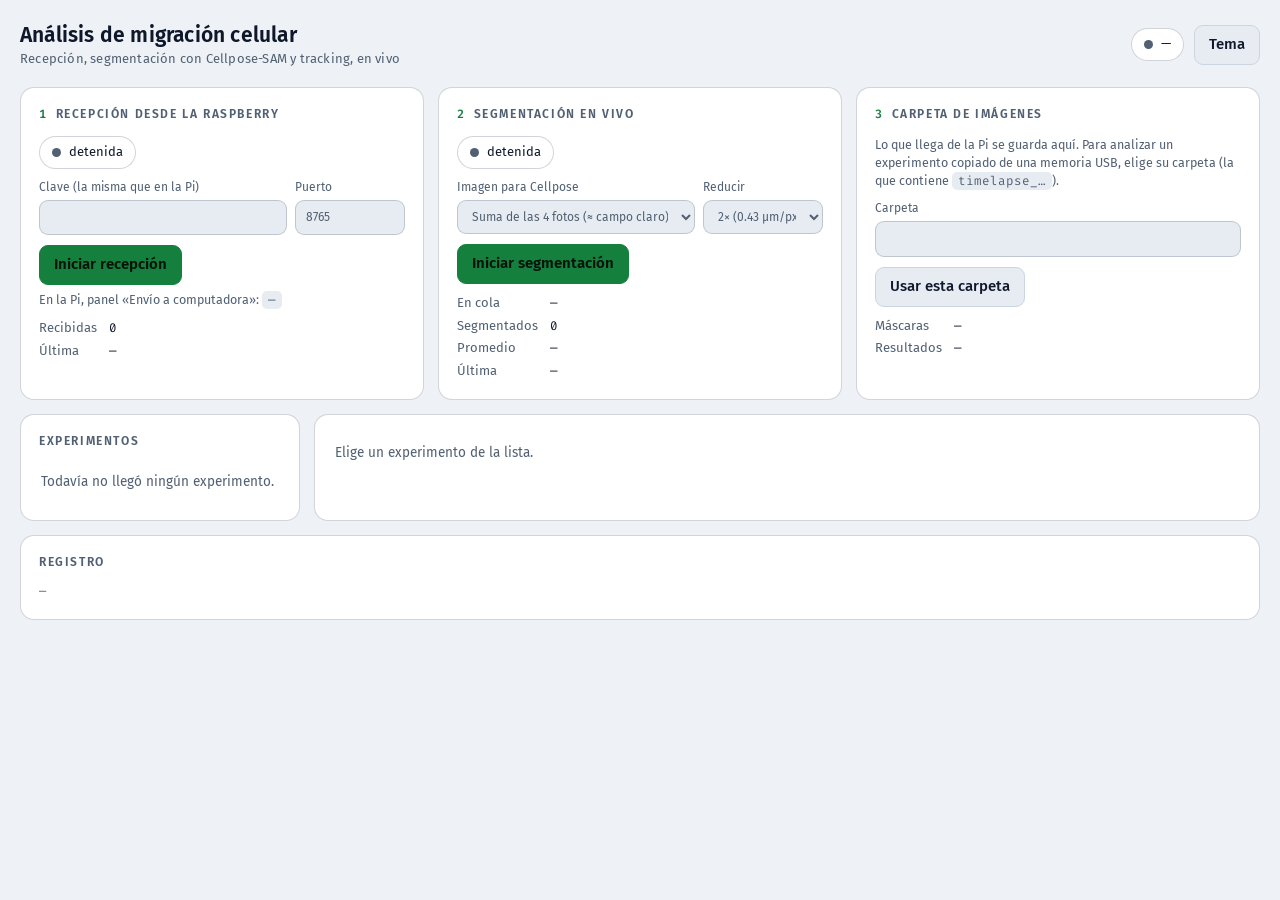
==== scripts/interfaz/index.html @ 461d0fcd "Interfaz gráfica, soporte CUDA e instalador para otras PCs - 33_interfaz.py: página web local con re" ====
<!DOCTYPE html>
<html lang="es">
<head>
<meta charset="utf-8">
<meta name="viewport" content="width=device-width, initial-scale=1">
<title>Análisis de migración celular</title>
<link rel="icon" type="image/svg+xml" href="data:image/svg+xml,%3Csvg xmlns='http://www.w3.org/2000/svg' viewBox='0 0 24 24'%3E%3Crect width='24' height='24' rx='5' fill='%230a0f1c'/%3E%3Cg fill='none' stroke='%2322c55e' stroke-width='1.8' stroke-linecap='round'%3E%3Ccircle cx='8' cy='9' r='3'/%3E%3Ccircle cx='16' cy='15' r='3'/%3E%3Cpath d='M10.5 10.5l3 3'/%3E%3C/g%3E%3C/svg%3E">
<style>
  @import url('https://fonts.googleapis.com/css2?family=Fira+Code:wght@400;500;600&family=Fira+Sans:wght@400;500;600;700&display=swap');
  :root{
    --font-ui:'Fira Sans',system-ui,-apple-system,'Segoe UI',sans-serif;
    --font-mono:'Fira Code',ui-monospace,Consolas,monospace;
    --bg:#0a0f1c; --panel:#141c2e; --panel2:#1b2336; --line:rgba(100,116,139,.35); --line-strong:#334155;
    --text:#f1f5f9; --dim:#a3b3c7; --green:#22c55e; --green-soft:rgba(34,197,94,.16);
    --amber:#f6b352; --amber-soft:rgba(246,179,82,.16); --red:#ef4444; --red-soft:rgba(239,68,68,.14);
    --blue:#4dabf7; --serie:#4dabf7; --ring:rgba(34,197,94,.55);
    --radius:14px; --radius-sm:9px;
  }
  :root[data-theme="light"]{
    --bg:#eef2f6; --panel:#ffffff; --panel2:#e7ecf2; --line:rgba(71,85,105,.25); --line-strong:#cbd5e1;
    --text:#0f172a; --dim:#516072; --green:#15803d; --green-soft:rgba(21,128,61,.12);
    --amber:#b45309; --amber-soft:rgba(180,83,9,.12); --red:#b91c1c; --red-soft:rgba(185,28,28,.1);
    --blue:#1d4ed8; --serie:#1d4ed8; --ring:rgba(21,128,61,.5);
  }
  @media (prefers-color-scheme: light){
    :root:not([data-theme="dark"]){
      --bg:#eef2f6; --panel:#ffffff; --panel2:#e7ecf2; --line:rgba(71,85,105,.25); --line-strong:#cbd5e1;
      --text:#0f172a; --dim:#516072; --green:#15803d; --green-soft:rgba(21,128,61,.12);
      --amber:#b45309; --amber-soft:rgba(180,83,9,.12); --red:#b91c1c; --red-soft:rgba(185,28,28,.1);
      --blue:#1d4ed8; --serie:#1d4ed8; --ring:rgba(21,128,61,.5);
    }
  }
  *{box-sizing:border-box;margin:0;padding:0}
  body{background:var(--bg);color:var(--text);font-family:var(--font-ui);font-size:15px;line-height:1.45;min-height:100vh;padding:20px}
  button,input,select{font:inherit;color:inherit}
  .cab{display:flex;align-items:center;justify-content:space-between;gap:16px;flex-wrap:wrap;margin-bottom:18px}
  .cab h1{font-size:21px;font-weight:600;letter-spacing:.2px}
  .cab h1 small{display:block;font-size:13px;color:var(--dim);font-weight:400}
  .cab .der{display:flex;gap:10px;align-items:center;flex-wrap:wrap}
  .pastilla{display:inline-flex;align-items:center;gap:8px;padding:6px 12px;border:1px solid var(--line);border-radius:999px;background:var(--panel);font-size:13px}
  .punto{width:9px;height:9px;border-radius:50%;background:var(--dim);flex:none}
  .punto.ok{background:var(--green);box-shadow:0 0 8px var(--green)}
  .punto.aviso{background:var(--amber)}
  .punto.mal{background:var(--red)}
  .panel{background:var(--panel);border:1px solid var(--line);border-radius:var(--radius);padding:18px}
  .panel h2{font-size:12px;letter-spacing:1.6px;text-transform:uppercase;color:var(--dim);font-weight:600;margin-bottom:12px;display:flex;align-items:center;gap:8px}
  .flujo{display:grid;grid-template-columns:repeat(3,minmax(0,1fr));gap:14px;margin-bottom:14px}
  .paso .num{font-family:var(--font-mono);color:var(--green);font-size:12px}
  .fila{display:flex;gap:8px;align-items:center;flex-wrap:wrap;margin-top:10px}
  label.campo{display:flex;flex-direction:column;gap:4px;font-size:12px;color:var(--dim);flex:1;min-width:110px}
  input[type=text],input[type=password],input[type=number],select{background:var(--panel2);border:1px solid var(--line);border-radius:var(--radius-sm);padding:8px 10px;width:100%}
  input:focus,select:focus,button:focus-visible{outline:2px solid var(--ring);outline-offset:1px}
  button{cursor:pointer;border:1px solid var(--line-strong);background:var(--panel2);border-radius:var(--radius-sm);padding:8px 14px;font-weight:500;transition:background .15s,border-color .15s}
  button:hover:not(:disabled){border-color:var(--green)}
  button:disabled{opacity:.45;cursor:not-allowed}
  button.prim{background:var(--green);border-color:var(--green);color:#04130a;font-weight:600}
  button.peligro{color:var(--red);border-color:var(--red)}
  .datos{display:grid;grid-template-columns:auto 1fr;gap:4px 12px;margin-top:10px;font-size:13px}
  .datos dt{color:var(--dim)}
  .datos dd{font-family:var(--font-mono);font-size:12.5px;overflow-wrap:anywhere}
  .ayuda{font-size:12.5px;color:var(--dim);margin-top:6px}
  code{font-family:var(--font-mono);font-size:12.5px;background:var(--panel2);padding:1px 6px;border-radius:5px}
  .principal{display:grid;grid-template-columns:280px minmax(0,1fr);gap:14px}
  .lista{display:flex;flex-direction:column;gap:8px;max-height:70vh;overflow:auto}
  .exp{border:1px solid var(--line);border-radius:var(--radius-sm);padding:10px 12px;background:var(--panel2);cursor:pointer;text-align:left;width:100%}
  .exp.sel{border-color:var(--green);background:var(--green-soft)}
  .exp b{display:block;font-size:13.5px;font-family:var(--font-mono);font-weight:500}
  .exp span{font-size:12px;color:var(--dim)}
  .vacio{color:var(--dim);font-size:13.5px;padding:10px 2px}
  .pestanas{display:flex;gap:6px;flex-wrap:wrap}
  .pestanas button{padding:6px 12px;font-size:13px}
  .pestanas button.act{border-color:var(--green);color:var(--green);background:var(--green-soft)}
  .detalle-cab{display:flex;justify-content:space-between;align-items:center;gap:10px;flex-wrap:wrap;margin-bottom:12px}
  .detalle-cab h3{font-family:var(--font-mono);font-size:15px;font-weight:500}
  .rejilla{display:grid;grid-template-columns:minmax(0,1.35fr) minmax(0,1fr);gap:14px}
  .visor{background:#0b1220;border:1px solid var(--line);border-radius:var(--radius-sm);min-height:320px;display:flex;align-items:center;justify-content:center;overflow:hidden;position:relative}
  .visor img{max-width:100%;max-height:62vh;display:block}
  .visor .ph{color:#94a3b8;font-size:13.5px;padding:20px;text-align:center}
  .visor .etq{position:absolute;left:10px;top:10px;font-family:var(--font-mono);font-size:12px;background:rgba(0,0,0,.6);color:#e2e8f0;padding:3px 8px;border-radius:6px}
  .barra{height:8px;background:var(--panel2);border-radius:99px;overflow:hidden;margin-top:6px}
  .barra i{display:block;height:100%;background:var(--green);border-radius:99px;transition:width .4s}
  .metricas{display:grid;grid-template-columns:repeat(3,minmax(0,1fr));gap:8px;margin-top:10px}
  .met{background:var(--panel2);border-radius:var(--radius-sm);padding:10px}
  .met b{display:block;font-family:var(--font-mono);font-size:18px;font-weight:500}
  .met span{font-size:11.5px;color:var(--dim)}
  .grafica{position:relative;margin-top:8px}
  .grafica svg{width:100%;height:190px;display:block}
  .tip{position:absolute;pointer-events:none;background:var(--panel);border:1px solid var(--line-strong);border-radius:8px;padding:5px 9px;font-size:12px;white-space:nowrap;transform:translate(-50%,-110%);display:none}
  table{width:100%;border-collapse:collapse;font-size:12.5px;margin-top:8px}
  th,td{padding:6px 8px;border-bottom:1px solid var(--line);text-align:right;font-family:var(--font-mono)}
  th{color:var(--dim);font-weight:500;font-family:var(--font-ui)}
  th:first-child,td:first-child{text-align:left}
  .tabla{max-height:260px;overflow:auto}
  .registro{margin-top:14px}
  .registro pre{font-family:var(--font-mono);font-size:12px;color:var(--dim);max-height:180px;overflow:auto;white-space:pre-wrap}
  .aviso-err{color:var(--red);font-size:13px;margin-top:8px}
  .oculto{display:none!important}
  @media (max-width:1100px){.flujo{grid-template-columns:1fr}.principal{grid-template-columns:1fr}.rejilla{grid-template-columns:1fr}}
  @media (max-width:600px){body{padding:12px}.metricas{grid-template-columns:repeat(2,minmax(0,1fr))}}
</style>
</head>
<body>
<header class="cab">
  <h1>Análisis de migración celular<small>Recepción, segmentación con Cellpose-SAM y tracking, en vivo</small></h1>
  <div class="der">
    <span class="pastilla" id="gpu" title="Dispositivo que usa Cellpose"><span class="punto"></span>—</span>
    <button id="tema" title="Cambiar tema claro/oscuro">Tema</button>
  </div>
</header>

<section class="flujo" aria-label="Etapas">
  <div class="panel paso">
    <h2><span class="num">1</span> Recepción desde la Raspberry</h2>
    <div class="pastilla" id="recEstado"><span class="punto"></span>detenida</div>
    <div class="fila">
      <label class="campo">Clave (la misma que en la Pi)<input type="password" id="recToken" autocomplete="off"></label>
      <label class="campo" style="max-width:110px">Puerto<input type="number" id="recPuerto" value="8765"></label>
    </div>
    <div class="fila"><button class="prim" id="recBtn">Iniciar recepción</button></div>
    <p class="ayuda" id="recAyuda">En la Pi, panel «Envío a computadora»: <code>—</code></p>
    <dl class="datos"><dt>Recibidas</dt><dd id="recN">0</dd><dt>Última</dt><dd id="recUlt">—</dd></dl>
  </div>
  <div class="panel paso">
    <h2><span class="num">2</span> Segmentación en vivo</h2>
    <div class="pastilla" id="segEstado"><span class="punto"></span>detenida</div>
    <div class="fila">
      <label class="campo">Imagen para Cellpose
        <select id="segEntrada">
          <option value="suma">Suma de las 4 fotos (≈ campo claro)</option>
          <option value="dpc">Magnitud del DPC</option>
          <option value="combinada">Combinada (3 canales)</option>
        </select></label>
      <label class="campo" style="max-width:120px">Reducir
        <select id="segReducir"><option value="1">1× (0.22 µm/px)</option><option value="2" selected>2× (0.43 µm/px)</option><option value="3">3×</option><option value="4">4×</option></select></label>
    </div>
    <div class="fila"><button class="prim" id="segBtn">Iniciar segmentación</button></div>
    <dl class="datos"><dt>En cola</dt><dd id="segCola">—</dd><dt>Segmentados</dt><dd id="segN">0</dd>
      <dt>Promedio</dt><dd id="segProm">—</dd><dt>Última</dt><dd id="segUlt">—</dd></dl>
    <p class="aviso-err oculto" id="segErr"></p>
  </div>
  <div class="panel paso">
    <h2><span class="num">3</span> Carpeta de imágenes</h2>
    <p class="ayuda">Lo que llega de la Pi se guarda aquí. Para analizar un experimento copiado de una memoria USB, elige su carpeta (la que contiene <code>timelapse_…</code>).</p>
    <div class="fila"><label class="campo">Carpeta<input type="text" id="carpeta"></label></div>
    <div class="fila"><button id="carpetaBtn">Usar esta carpeta</button></div>
    <dl class="datos"><dt>Máscaras</dt><dd id="dirMasks">—</dd><dt>Resultados</dt><dd id="dirAnal">—</dd></dl>
  </div>
</section>

<section class="principal">
  <div class="panel">
    <h2>Experimentos</h2>
    <div class="lista" id="lista"><p class="vacio">Todavía no llegó ningún experimento.</p></div>
  </div>
  <div class="panel" id="detalle">
    <p class="vacio" id="sinSel">Elige un experimento de la lista.</p>
    <div id="conSel" class="oculto">
      <div class="detalle-cab">
        <h3 id="detNombre">—</h3>
        <div class="pestanas" id="camaras"></div>
      </div>
      <div class="rejilla">
        <div>
          <div class="pestanas" id="vistas">
            <button data-v="ultima" class="act">Segmentación en vivo</button>
            <button data-v="trayectorias">Trayectorias</button>
            <button data-v="msd">MSD</button>
          </div>
          <div class="visor" style="margin-top:8px"><span class="etq" id="visorEtq"></span><img id="visorImg" alt="" class="oculto"><p class="ph" id="visorPh">Todavía no hay imagen.</p></div>
        </div>
        <div>
          <h2>Progreso</h2>
          <div style="font-size:13px" id="progTxt">—</div>
          <div class="barra"><i id="progBarra" style="width:0%"></i></div>
          <h2 style="margin-top:16px">Células por ciclo</h2>
          <div class="grafica" id="grafica"><svg id="svg" role="img" aria-label="Número de células segmentadas en cada ciclo"></svg><div class="tip" id="tip"></div></div>
          <h2 style="margin-top:14px">Trayectorias y estadística</h2>
          <div class="fila" style="margin-top:0"><button class="prim" id="analBtn">Analizar trayectorias</button><span class="ayuda" id="analEstado"></span></div>
          <div class="metricas" id="metricas"></div>
        </div>
      </div>
      <div class="tabla" id="tablaCel"></div>
    </div>
  </div>
</section>

<section class="panel registro">
  <h2>Registro</h2>
  <pre id="log">—</pre>
</section>

<script>
const $=id=>document.getElementById(id);
const esc=t=>String(t??'').replace(/[&<>"']/g,c=>({'&':'&amp;','<':'&lt;','>':'&gt;','"':'&quot;',"'":'&#39;'}[c]));
const fmt=(x,d=2)=>x==null||!isFinite(x)?'—':Number(x).toFixed(d);
async function api(ruta,datos){
  const r=await fetch(ruta,datos?{method:'POST',headers:{'Content-Type':'application/json'},body:JSON.stringify(datos)}:{});
  const j=await r.json().catch(()=>({}));
  if(!r.ok) throw new Error(j.error||('HTTP '+r.status));
  return j;
}
// ---------- tema ----------
function aplicarTema(t){if(t)document.documentElement.dataset.theme=t;else delete document.documentElement.dataset.theme;}
try{aplicarTema(localStorage.getItem('tema'));}catch(e){}
$('tema').onclick=()=>{
  const oscuro=document.documentElement.dataset.theme?document.documentElement.dataset.theme==='dark':!matchMedia('(prefers-color-scheme: light)').matches;
  const t=oscuro?'light':'dark';aplicarTema(t);try{localStorage.setItem('tema',t);}catch(e){}
  dibujarSerie();
};
// ---------- estado general ----------
let E=null, sel={exp:null,cam:null,vista:'ultima'}, ultimaMarca='', serie=[], carpetaEditada=false, hashUsado=false;
function pastilla(el,clase,texto){el.innerHTML=`<span class="punto ${clase}"></span>${esc(texto)}`;}
async function refrescar(){
  try{E=await api('/api/estado');}catch(e){return;}
  const d=E.dispositivo;
  pastilla($('gpu'),d.gpu?'ok':'aviso',d.gpu?`${d.backend} · ${d.nombre}`:`${d.backend} (lento)`);
  // recepción
  const r=E.receptor;
  pastilla($('recEstado'),r.activo?'ok':'',r.activo?`activa · puerto ${r.puerto}`:'detenida');
  $('recBtn').textContent=r.activo?'Detener recepción':'Iniciar recepción';
  $('recBtn').className=r.activo?'peligro':'prim';
  const ip=(E.ips&&E.ips[0])||'<IP de esta PC>';
  $('recAyuda').innerHTML=`En la Pi, panel «Envío a computadora»: <code>http://${esc(ip)}:${esc(r.puerto||$('recPuerto').value)}</code>`;
  $('recN').textContent=`${r.recibidos} archivos · ${r.mb} MB`;
  $('recUlt').textContent=r.ultimo||'—';
  // segmentación
  const s=E.segmentacion;
  const est={detenido:['','detenida'],cargando:['aviso','cargando el modelo…'],activo:['ok','activa']}[s.estado]||['',s.estado];
  pastilla($('segEstado'),est[0],est[1]);
  $('segBtn').textContent=s.estado==='detenido'?'Iniciar segmentación':'Detener segmentación';
  $('segBtn').className=s.estado==='detenido'?'prim':'peligro';
  $('segCola').textContent=s.estado==='detenido'?'—':s.cola;
  $('segN').textContent=s.hechos;
  $('segProm').textContent=s.promedio_s?`${s.promedio_s} s por ciclo`:'—';
  $('segUlt').textContent=s.ultimo?`${s.ultimo.exp}/${s.ultimo.cam} · ${s.ultimo.celulas} células`:'—';
  $('segErr').classList.toggle('oculto',!s.error);$('segErr').textContent=s.error?('Error: '+s.error):'';
  // carpetas
  if(!carpetaEditada)$('carpeta').value=E.entrada_dir;
  $('dirMasks').textContent=E.masks_dir;$('dirAnal').textContent=E.analisis_dir;
  $('log').textContent=(E.log||[]).slice().reverse().join('\n')||'—';
  dibujarLista();
  if(!sel.exp&&!hashUsado){hashUsado=true;               // #exp=…&cam=…&vista=… abre ese experimento
    const h=new URLSearchParams(location.hash.slice(1));
    if(h.get('vista'))sel.vista=h.get('vista');
    $('vistas').querySelectorAll('button').forEach(x=>x.classList.toggle('act',x.dataset.v===sel.vista));
    if(h.get('exp'))elegir(h.get('exp'),h.get('cam'));}
  if(sel.exp)actualizarDetalle();
}
function dibujarLista(){
  const L=$('lista');
  if(!E.experimentos.length){L.innerHTML='<p class="vacio">Todavía no llegó ningún experimento.</p>';return;}
  L.innerHTML=E.experimentos.map(x=>{
    const cams=Object.entries(x.camaras).map(([c,v])=>`${c}: ${v.segmentados}/${v.ciclos}`).join(' · ');
    const nom=x.meta&&x.meta.nombre?` · ${esc(x.meta.nombre)}`:'';
    return `<button class="exp ${x.nombre===sel.exp?'sel':''}" data-exp="${esc(x.nombre)}"><b>${esc(x.nombre)}</b><span>${esc(x.meta&&x.meta.modo||'')}${nom}<br>${esc(cams)}</span></button>`;
  }).join('');
  L.querySelectorAll('.exp').forEach(b=>b.onclick=()=>elegir(b.dataset.exp));
}
function elegir(exp,cam){
  const x=E.experimentos.find(e=>e.nombre===exp);if(!x)return;
  sel.exp=exp;sel.cam=cam||sel.cam;
  history.replaceState(null,'','#exp='+encodeURIComponent(exp)+'&cam='+encodeURIComponent(cam||sel.cam||''));
  if(!x.camaras[sel.cam])sel.cam=Object.keys(x.camaras)[0];
  ultimaMarca='';serie=[];
  $('sinSel').classList.add('oculto');$('conSel').classList.remove('oculto');
  dibujarLista();actualizarDetalle(true);
}
function actualizarDetalle(forzar){
  const x=E.experimentos.find(e=>e.nombre===sel.exp);if(!x)return;
  $('detNombre').textContent=sel.exp+(x.meta&&x.meta.nombre?` — ${x.meta.nombre}`:'');
  $('camaras').innerHTML=Object.keys(x.camaras).map(c=>`<button data-c="${esc(c)}" class="${c===sel.cam?'act':''}">${esc(c)}</button>`).join('');
  $('camaras').querySelectorAll('button').forEach(b=>b.onclick=()=>elegir(sel.exp,b.dataset.c));
  const c=x.camaras[sel.cam]||{};
  const pct=c.ciclos?Math.min(100,100*c.segmentados/c.ciclos):0;
  $('progTxt').textContent=`${c.segmentados||0} de ${c.ciclos||0} ciclos segmentados`+(c.incompletos?` · ${c.incompletos} esperando fotos`:'')+(x.meta&&x.meta.intervalo_s?` · una foto cada ${x.meta.intervalo_s} s`:'');
  $('progBarra').style.width=pct+'%';
  const marca=`${c.segmentados}|${sel.vista}|${c.analisis}`;
  if(forzar||marca!==ultimaMarca){ultimaMarca=marca;cargarImagen();cargarSerie();cargarAnalisis();}
}
function cargarImagen(){
  const img=$('visorImg'),ph=$('visorPh');
  const etq={ultima:'última imagen segmentada',trayectorias:'trayectorias',msd:'MSD del ensamble'}[sel.vista];
  $('visorEtq').textContent=etq;
  const url=`/api/imagen?exp=${encodeURIComponent(sel.exp)}&cam=${encodeURIComponent(sel.cam)}&tipo=${sel.vista}&t=${Date.now()}`;
  const nuevo=new Image();
  nuevo.onload=()=>{img.src=nuevo.src;img.alt=etq;img.classList.remove('oculto');ph.classList.add('oculto');};
  nuevo.onerror=()=>{img.classList.add('oculto');ph.classList.remove('oculto');
    ph.textContent=sel.vista==='ultima'?'Todavía no hay imagen segmentada.':'Todavía no se analizaron las trayectorias: usa «Analizar trayectorias».';};
  nuevo.src=url;
}
$('vistas').querySelectorAll('button').forEach(b=>b.onclick=()=>{
  sel.vista=b.dataset.v;$('vistas').querySelectorAll('button').forEach(x=>x.classList.toggle('act',x===b));cargarImagen();});
// ---------- serie de células por ciclo (SVG) ----------
async function cargarSerie(){
  try{const j=await api(`/api/serie?exp=${encodeURIComponent(sel.exp)}&cam=${encodeURIComponent(sel.cam)}`);serie=j.filas;}catch(e){serie=[];}
  dibujarSerie();
}
function aFecha(f){return new Date(+f.slice(0,4),+f.slice(4,6)-1,+f.slice(6,8),+f.slice(9,11),+f.slice(11,13),+f.slice(13,15));}
function dibujarSerie(){
  const svg=$('svg'),W=svg.clientWidth||500,H=190,m={l:40,r:12,t:12,b:26};
  if(!serie.length){svg.innerHTML=`<text x="${W/2}" y="${H/2}" text-anchor="middle" fill="currentColor" opacity=".6" font-size="13">sin datos todavía</text>`;return;}
  const t0=aFecha(serie[0].fecha),xs=serie.map(s=>(aFecha(s.fecha)-t0)/3.6e6),ys=serie.map(s=>s.celulas);
  const xmax=Math.max(xs[xs.length-1],1e-3);
  const paso=(v=>{const p=10**Math.floor(Math.log10(v));return [1,2,5,10].map(k=>k*p).find(k=>v/k<=4)||10*p;})(Math.max(...ys,1)*1.05);
  const ymax=Math.ceil(Math.max(...ys,1)*1.05/paso)*paso;
  const X=x=>m.l+(W-m.l-m.r)*x/xmax,Y=y=>H-m.b-(H-m.t-m.b)*y/ymax;
  const cs=getComputedStyle(document.documentElement),col=cs.getPropertyValue('--serie').trim(),lin=cs.getPropertyValue('--line').trim(),dim=cs.getPropertyValue('--dim').trim();
  let g='';
  for(let y=0;y<=ymax+1e-9;y+=paso){g+=`<line x1="${m.l}" x2="${W-m.r}" y1="${Y(y)}" y2="${Y(y)}" stroke="${lin}"/><text x="${m.l-6}" y="${Y(y)+4}" text-anchor="end" font-size="11" fill="${dim}">${Math.round(y)}</text>`;}
  for(let i=0;i<=4;i++){const x=xmax*i/4;g+=`<text x="${X(x)}" y="${H-8}" text-anchor="middle" font-size="11" fill="${dim}">${x.toFixed(x<10?1:0)} h</text>`;}
  const d=xs.map((x,i)=>`${i?'L':'M'}${X(x).toFixed(1)},${Y(ys[i]).toFixed(1)}`).join('');
  g+=`<path d="${d}" fill="none" stroke="${col}" stroke-width="2" stroke-linejoin="round"/>`;
  if(xs.length<=60)g+=xs.map((x,i)=>`<circle cx="${X(x)}" cy="${Y(ys[i])}" r="3" fill="${col}"/>`).join('');
  g+=`<line id="cursor" y1="${m.t}" y2="${H-m.b}" stroke="${dim}" stroke-dasharray="3 3" opacity="0"/>`;
  g+=`<rect x="${m.l}" y="${m.t}" width="${W-m.l-m.r}" height="${H-m.t-m.b}" fill="transparent" id="zona"/>`;
  svg.setAttribute('viewBox',`0 0 ${W} ${H}`);svg.innerHTML=g;
  const tip=$('tip'),cur=svg.querySelector('#cursor');
  svg.querySelector('#zona').onmousemove=ev=>{
    const r=svg.getBoundingClientRect(),px=(ev.clientX-r.left)*W/r.width;
    let k=0,best=1e9;xs.forEach((x,i)=>{const dd=Math.abs(X(x)-px);if(dd<best){best=dd;k=i;}});
    cur.setAttribute('x1',X(xs[k]));cur.setAttribute('x2',X(xs[k]));cur.setAttribute('opacity','1');
    const f=serie[k].fecha;tip.style.display='block';tip.style.left=(X(xs[k])*r.width/W)+'px';tip.style.top=(Y(ys[k])*r.height/H)+'px';
    tip.textContent=`${f.slice(9,11)}:${f.slice(11,13)} · ${ys[k]} células · ${serie[k].segundos} s`;
  };
  svg.querySelector('#zona').onmouseleave=()=>{tip.style.display='none';cur.setAttribute('opacity','0');};
}
window.addEventListener('resize',dibujarSerie);
// ---------- análisis ----------
let sondeoAnal=null;
async function cargarAnalisis(){
  let a;try{a=await api(`/api/analisis?exp=${encodeURIComponent(sel.exp)}&cam=${encodeURIComponent(sel.cam)}`);}catch(e){return;}
  const btn=$('analBtn');
  btn.disabled=a.estado==='corriendo';
  $('analEstado').textContent={corriendo:`analizando: ${a.paso||''}…`,listo:'análisis listo',error:'error: '+(a.error||''),'sin analizar':'todavía sin analizar'}[a.estado]||'';
  clearTimeout(sondeoAnal);
  if(a.estado==='corriendo')sondeoAnal=setTimeout(cargarAnalisis,1500);
  const r=a.resumen;
  if(a.estado==='listo'&&r){
    btn.textContent='Volver a analizar';
    const prw=r.prw||{};
    const mets=[[r.trayectorias_analizadas,'trayectorias analizadas',0],[r.rapidez_um_min,'rapidez (µm/min, mediana)',2],
      [r.direccionalidad,'direccionalidad (mediana)',2],[r.alfa_mediana,'α por célula (mediana)',2],
      [r.ead1_mediana,'EAD₁ corregida (mediana)',3],[prw.P,'persistencia P (min)',1]];
    $('metricas').innerHTML=mets.map(([v,t,d])=>`<div class="met"><b>${fmt(v,d)}</b><span>${t}</span></div>`).join('');
    const cel=a.celulas||[];
    $('tablaCel').innerHTML=cel.length?`<h2 style="margin-top:14px">Células (las 100 trayectorias más largas)</h2><table><thead><tr><th>trayectoria</th><th>duración (min)</th><th>rapidez (µm/min)</th><th>direccionalidad</th><th>α</th><th>EAD₁</th><th>área (µm²)</th></tr></thead><tbody>`+
      cel.map(c=>`<tr><td>${esc(c.track_id)}</td><td>${fmt(+c.duracion_min,0)}</td><td>${fmt(+c.rapidez_um_min)}</td><td>${fmt(+c.direccionalidad)}</td><td>${fmt(+c.alfa)}</td><td>${fmt(+c.ead1_corr,3)}</td><td>${fmt(+c.area_um2,0)}</td></tr>`).join('')+'</tbody></table>':'';
  }else{
    btn.textContent='Analizar trayectorias';
    if(a.estado!=='corriendo'){$('metricas').innerHTML='';$('tablaCel').innerHTML='';}
  }
  if(a.estado==='listo'&&sel.vista!=='ultima')cargarImagen();
}
$('analBtn').onclick=async()=>{
  try{await api('/api/analizar',{exp:sel.exp,cam:sel.cam});}catch(e){alert(e.message);return;}
  cargarAnalisis();
};
// ---------- botones de las etapas ----------
$('recBtn').onclick=async()=>{
  const act=E&&E.receptor.activo;
  try{await api('/api/receptor',act?{accion:'detener'}:{accion:'iniciar',token:$('recToken').value,puerto:+$('recPuerto').value});}
  catch(e){alert(e.message);}
  refrescar();
};
$('segBtn').onclick=async()=>{
  const act=E&&E.segmentacion.estado!=='detenido';
  try{await api('/api/segmentacion',act?{accion:'detener'}:{accion:'iniciar',entrada:$('segEntrada').value,reducir:+$('segReducir').value});}
  catch(e){alert(e.message);}
  refrescar();
};
$('carpeta').oninput=()=>{carpetaEditada=true;};
$('carpetaBtn').onclick=async()=>{
  try{await api('/api/carpeta',{ruta:$('carpeta').value});carpetaEditada=false;sel.exp=null;
    $('conSel').classList.add('oculto');$('sinSel').classList.remove('oculto');}
  catch(e){alert(e.message);}
  refrescar();
};
refrescar();setInterval(refrescar,2000);
setInterval(()=>{if(sel.exp)cargarSerie();},6000);
</script>
</body>
</html>
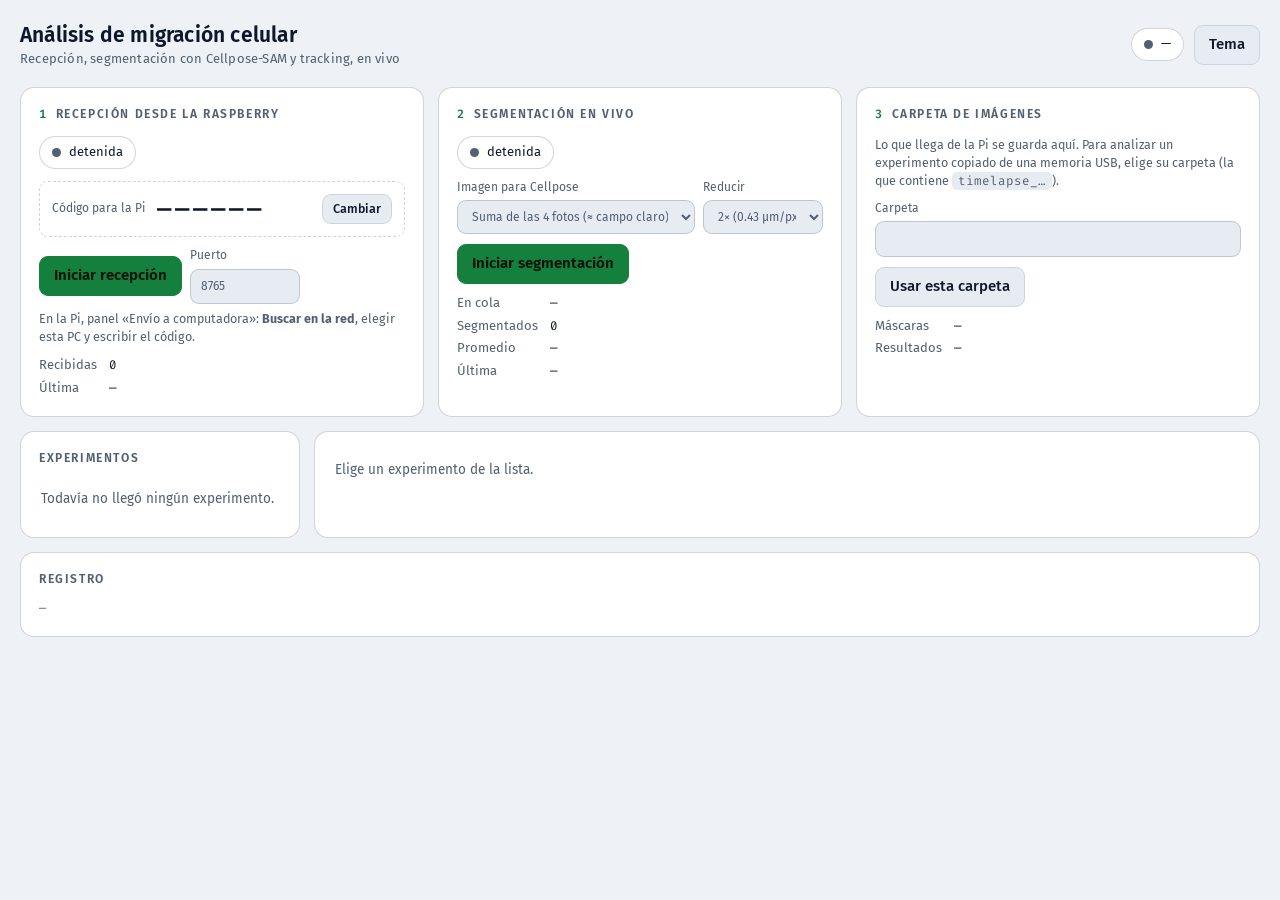
==== commit 8ada9ea1: "Búsqueda automática de la PC en la red y código de emparejamiento - El receptor responde a búsquedas" ====
--- a/scripts/interfaz/index.html
+++ b/scripts/interfaz/index.html
@@ -94,6 +94,10 @@
   .registro{margin-top:14px}
   .registro pre{font-family:var(--font-mono);font-size:12px;color:var(--dim);max-height:180px;overflow:auto;white-space:pre-wrap}
   .aviso-err{color:var(--red);font-size:13px;margin-top:8px}
+  .codigo-caja{display:flex;align-items:center;gap:12px;margin-top:12px;padding:10px 12px;border:1px dashed var(--line-strong);border-radius:var(--radius-sm)}
+  .codigo-caja span{font-size:12px;color:var(--dim)}
+  .codigo-caja b{font-family:var(--font-mono);font-size:24px;letter-spacing:4px;font-weight:600;flex:1}
+  .codigo-caja button{padding:5px 10px;font-size:12.5px}
   .oculto{display:none!important}
   @media (max-width:1100px){.flujo{grid-template-columns:1fr}.principal{grid-template-columns:1fr}.rejilla{grid-template-columns:1fr}}
   @media (max-width:600px){body{padding:12px}.metricas{grid-template-columns:repeat(2,minmax(0,1fr))}}
@@ -112,12 +116,17 @@
   <div class="panel paso">
     <h2><span class="num">1</span> Recepción desde la Raspberry</h2>
     <div class="pastilla" id="recEstado"><span class="punto"></span>detenida</div>
+    <div class="codigo-caja">
+      <span>Código para la Pi</span>
+      <b id="recCodigo">——————</b>
+      <button id="recNuevo" title="Generar otro código (habrá que escribirlo de nuevo en la Pi)">Cambiar</button>
+    </div>
     <div class="fila">
-      <label class="campo">Clave (la misma que en la Pi)<input type="password" id="recToken" autocomplete="off"></label>
-      <label class="campo" style="max-width:110px">Puerto<input type="number" id="recPuerto" value="8765"></label>
+      <button class="prim" id="recBtn">Iniciar recepción</button>
+      <label class="campo" style="max-width:110px;flex:none">Puerto<input type="number" id="recPuerto" value="8765"></label>
     </div>
-    <div class="fila"><button class="prim" id="recBtn">Iniciar recepción</button></div>
-    <p class="ayuda" id="recAyuda">En la Pi, panel «Envío a computadora»: <code>—</code></p>
+    <p class="ayuda" id="recAyuda">En la Pi, panel «Envío a computadora»: <b>Buscar en la red</b>, elegir esta PC y escribir el código.</p>
+    <p class="ayuda" id="recManual"></p>
     <dl class="datos"><dt>Recibidas</dt><dd id="recN">0</dd><dt>Última</dt><dd id="recUlt">—</dd></dl>
   </div>
   <div class="panel paso">
@@ -219,8 +228,11 @@
   pastilla($('recEstado'),r.activo?'ok':'',r.activo?`activa · puerto ${r.puerto}`:'detenida');
   $('recBtn').textContent=r.activo?'Detener recepción':'Iniciar recepción';
   $('recBtn').className=r.activo?'peligro':'prim';
-  const ip=(E.ips&&E.ips[0])||'<IP de esta PC>';
-  $('recAyuda').innerHTML=`En la Pi, panel «Envío a computadora»: <code>http://${esc(ip)}:${esc(r.puerto||$('recPuerto').value)}</code>`;
+  $('recCodigo').textContent=E.codigo||'——————';
+  $('recNuevo').disabled=r.activo;$('recPuerto').disabled=r.activo;if(r.activo)$('recPuerto').value=r.puerto;
+  const puerto=esc(r.puerto||$('recPuerto').value);
+  const ips=(E.ips||[]).map(ip=>`<code>http://${esc(ip)}:${puerto}</code>`).join(' o ')||'<code>(sin red)</code>';
+  $('recManual').innerHTML=(r.activo&&!r.descubrible?'<b>La búsqueda automática no está disponible</b>; ':'Si la búsqueda no la encuentra, ')+`escribir en la Pi: ${ips}`;
   $('recN').textContent=`${r.recibidos} archivos · ${r.mb} MB`;
   $('recUlt').textContent=r.ultimo||'—';
   // segmentación
@@ -358,8 +370,13 @@
 // ---------- botones de las etapas ----------
 $('recBtn').onclick=async()=>{
   const act=E&&E.receptor.activo;
-  try{await api('/api/receptor',act?{accion:'detener'}:{accion:'iniciar',token:$('recToken').value,puerto:+$('recPuerto').value});}
+  try{await api('/api/receptor',act?{accion:'detener'}:{accion:'iniciar',puerto:+$('recPuerto').value});}
   catch(e){alert(e.message);}
+  refrescar();
+};
+$('recNuevo').onclick=async()=>{
+  if(!confirm('¿Generar un código nuevo? Habrá que escribirlo otra vez en la Pi.'))return;
+  try{await api('/api/receptor',{accion:'nuevo_codigo'});}catch(e){alert(e.message);}
   refrescar();
 };
 $('segBtn').onclick=async()=>{
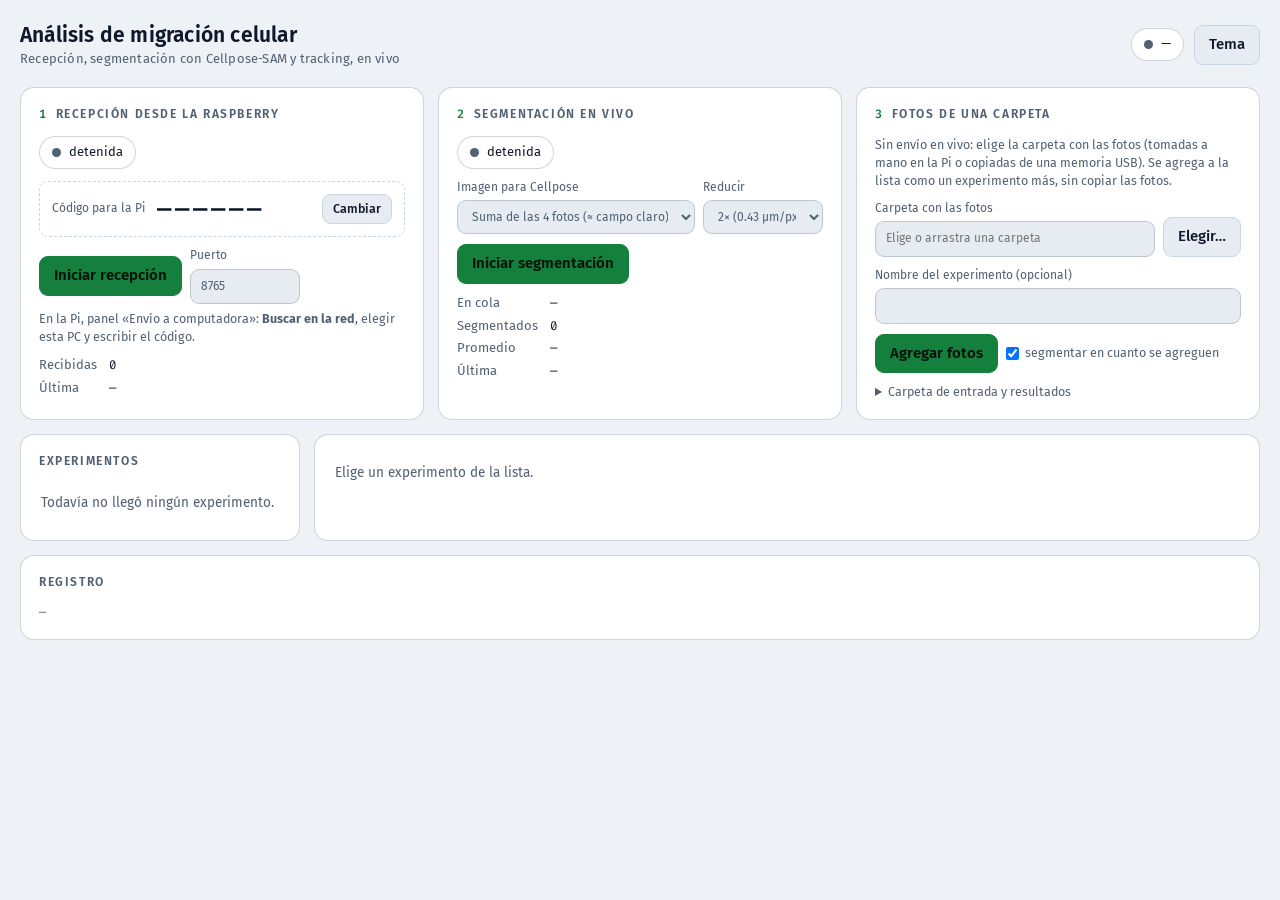
==== commit dae19a60: "Interfaz: agregar fotos de una carpeta, sin recepción en vivo Para analizar fotos tomadas a mano en " ====
--- a/scripts/interfaz/index.html
+++ b/scripts/interfaz/index.html
@@ -138,6 +138,7 @@
           <option value="suma">Suma de las 4 fotos (≈ campo claro)</option>
           <option value="dpc">Magnitud del DPC</option>
           <option value="combinada">Combinada (3 canales)</option>
+          <option value="fase">Fase cuantitativa (requiere calibración)</option>
         </select></label>
       <label class="campo" style="max-width:120px">Reducir
         <select id="segReducir"><option value="1">1× (0.22 µm/px)</option><option value="2" selected>2× (0.43 µm/px)</option><option value="3">3×</option><option value="4">4×</option></select></label>
@@ -148,11 +149,19 @@
     <p class="aviso-err oculto" id="segErr"></p>
   </div>
   <div class="panel paso">
-    <h2><span class="num">3</span> Carpeta de imágenes</h2>
-    <p class="ayuda">Lo que llega de la Pi se guarda aquí. Para analizar un experimento copiado de una memoria USB, elige su carpeta (la que contiene <code>timelapse_…</code>).</p>
-    <div class="fila"><label class="campo">Carpeta<input type="text" id="carpeta"></label></div>
-    <div class="fila"><button id="carpetaBtn">Usar esta carpeta</button></div>
-    <dl class="datos"><dt>Máscaras</dt><dd id="dirMasks">—</dd><dt>Resultados</dt><dd id="dirAnal">—</dd></dl>
+    <h2><span class="num">3</span> Fotos de una carpeta</h2>
+    <p class="ayuda">Sin envío en vivo: elige la carpeta con las fotos (tomadas a mano en la Pi o copiadas de una memoria USB). Se agrega a la lista como un experimento más, sin copiar las fotos.</p>
+    <div class="fila"><label class="campo">Carpeta con las fotos<input type="text" id="impRuta" placeholder="Elige o arrastra una carpeta"></label><button id="impElegir" style="align-self:flex-end">Elegir…</button></div>
+    <div class="fila"><label class="campo">Nombre del experimento (opcional)<input type="text" id="impNombre"></label></div>
+    <div class="fila"><button class="prim" id="impBtn">Agregar fotos</button>
+      <label class="ayuda" style="display:flex;gap:6px;align-items:center;margin:0"><input type="checkbox" id="impSeg" checked>segmentar en cuanto se agreguen</label></div>
+    <p class="ayuda" id="impRes"></p>
+    <details style="margin-top:10px"><summary class="ayuda" style="cursor:pointer">Carpeta de entrada y resultados</summary>
+      <p class="ayuda">Lo que llega de la Pi se guarda aquí. Para analizar un experimento copiado de una memoria USB, elige su carpeta (la que contiene <code>timelapse_…</code>).</p>
+      <div class="fila"><label class="campo">Carpeta<input type="text" id="carpeta"></label></div>
+      <div class="fila"><button id="carpetaBtn">Usar esta carpeta</button></div>
+      <dl class="datos"><dt>Máscaras</dt><dd id="dirMasks">—</dd><dt>Resultados</dt><dd id="dirAnal">—</dd></dl>
+    </details>
   </div>
 </section>
 
@@ -307,7 +316,12 @@
   try{const j=await api(`/api/serie?exp=${encodeURIComponent(sel.exp)}&cam=${encodeURIComponent(sel.cam)}`);serie=j.filas;}catch(e){serie=[];}
   dibujarSerie();
 }
-function aFecha(f){return new Date(+f.slice(0,4),+f.slice(4,6)-1,+f.slice(6,8),+f.slice(9,11),+f.slice(11,13),+f.slice(13,15));}
+// Ciclo: 20260831_121729 (img_…) o 0001_2026-10-02_10-30-00 (MicroscopeOS desde el 2026-10-02)
+function aFecha(f){
+  const m=f.match(/(\d{4})-(\d{2})-(\d{2})_(\d{2})-(\d{2})-(\d{2})/)||f.match(/(\d{4})(\d{2})(\d{2})_(\d{2})(\d{2})(\d{2})/);
+  return m?new Date(+m[1],+m[2]-1,+m[3],+m[4],+m[5],+m[6]):new Date(NaN);
+}
+const hhmm=d=>String(d.getHours()).padStart(2,'0')+':'+String(d.getMinutes()).padStart(2,'0');
 function dibujarSerie(){
   const svg=$('svg'),W=svg.clientWidth||500,H=190,m={l:40,r:12,t:12,b:26};
   if(!serie.length){svg.innerHTML=`<text x="${W/2}" y="${H/2}" text-anchor="middle" fill="currentColor" opacity=".6" font-size="13">sin datos todavía</text>`;return;}
@@ -332,7 +346,7 @@
     let k=0,best=1e9;xs.forEach((x,i)=>{const dd=Math.abs(X(x)-px);if(dd<best){best=dd;k=i;}});
     cur.setAttribute('x1',X(xs[k]));cur.setAttribute('x2',X(xs[k]));cur.setAttribute('opacity','1');
     const f=serie[k].fecha;tip.style.display='block';tip.style.left=(X(xs[k])*r.width/W)+'px';tip.style.top=(Y(ys[k])*r.height/H)+'px';
-    tip.textContent=`${f.slice(9,11)}:${f.slice(11,13)} · ${ys[k]} células · ${serie[k].segundos} s`;
+    tip.textContent=`${hhmm(aFecha(f))} · ${ys[k]} células · ${serie[k].segundos} s`;
   };
   svg.querySelector('#zona').onmouseleave=()=>{tip.style.display='none';cur.setAttribute('opacity','0');};
 }
@@ -385,6 +399,41 @@
   catch(e){alert(e.message);}
   refrescar();
 };
+// ---------- fotos de una carpeta ----------
+function rutaDe(v){                      // acepta file:///… (arrastrar desde el explorador)
+  v=String(v||'').trim().split(/\r?\n/)[0];
+  if(v.startsWith('file://')){try{v=decodeURIComponent(new URL(v).pathname);}catch(e){}
+    if(/^\/[A-Za-z]:\//.test(v))v=v.slice(1);}  // file:///C:/… en Windows
+  return v;
+}
+$('impRuta').ondragover=ev=>ev.preventDefault();
+$('impRuta').ondrop=ev=>{ev.preventDefault();
+  $('impRuta').value=rutaDe(ev.dataTransfer.getData('text/uri-list')||ev.dataTransfer.getData('text/plain'));};
+$('impElegir').onclick=async()=>{
+  $('impElegir').disabled=true;
+  try{const r=await api('/api/elegir_carpeta',{inicial:rutaDe($('impRuta').value)||undefined});if(r.ruta)$('impRuta').value=r.ruta;}
+  catch(e){alert(e.message);}
+  finally{$('impElegir').disabled=false;}
+};
+$('impBtn').onclick=async()=>{
+  const ruta=rutaDe($('impRuta').value);
+  if(!ruta){alert('Elige primero la carpeta con las fotos.');return;}
+  $('impBtn').disabled=true;$('impRes').textContent='buscando fotos…';
+  try{
+    const r=await api('/api/importar',{ruta,nombre:$('impNombre').value});
+    const que=r.modo==='dpc'?(r.sufijos[0]==='_dpcLR'?'DPC ya calculado en la Pi':'DPC (L, R, T, B)'):'una foto por ciclo';
+    $('impRes').textContent=`«${r.experimento}»: ${r.ciclos} ciclo${r.ciclos===1?'':'s'} (${que})`+(r.nuevos?'':', sin fotos nuevas');
+    if($('impSeg').checked&&E&&E.segmentacion.estado==='detenido')
+      await api('/api/segmentacion',{accion:'iniciar',entrada:$('segEntrada').value,reducir:+$('segReducir').value});
+    await refrescar();elegir(r.experimento);
+  }catch(e){$('impRes').textContent='';alert(e.message);}
+  finally{$('impBtn').disabled=false;}
+};
+// La página recuerda la última entrada y reducción elegidas (solo en este navegador).
+['segEntrada','segReducir'].forEach(id=>{
+  try{const v=localStorage.getItem(id);if(v&&[...$(id).options].some(o=>o.value===v))$(id).value=v;}catch(e){}
+  $(id).addEventListener('change',()=>{try{localStorage.setItem(id,$(id).value);}catch(e){}});
+});
 $('carpeta').oninput=()=>{carpetaEditada=true;};
 $('carpetaBtn').onclick=async()=>{
   try{await api('/api/carpeta',{ruta:$('carpeta').value});carpetaEditada=false;sel.exp=null;
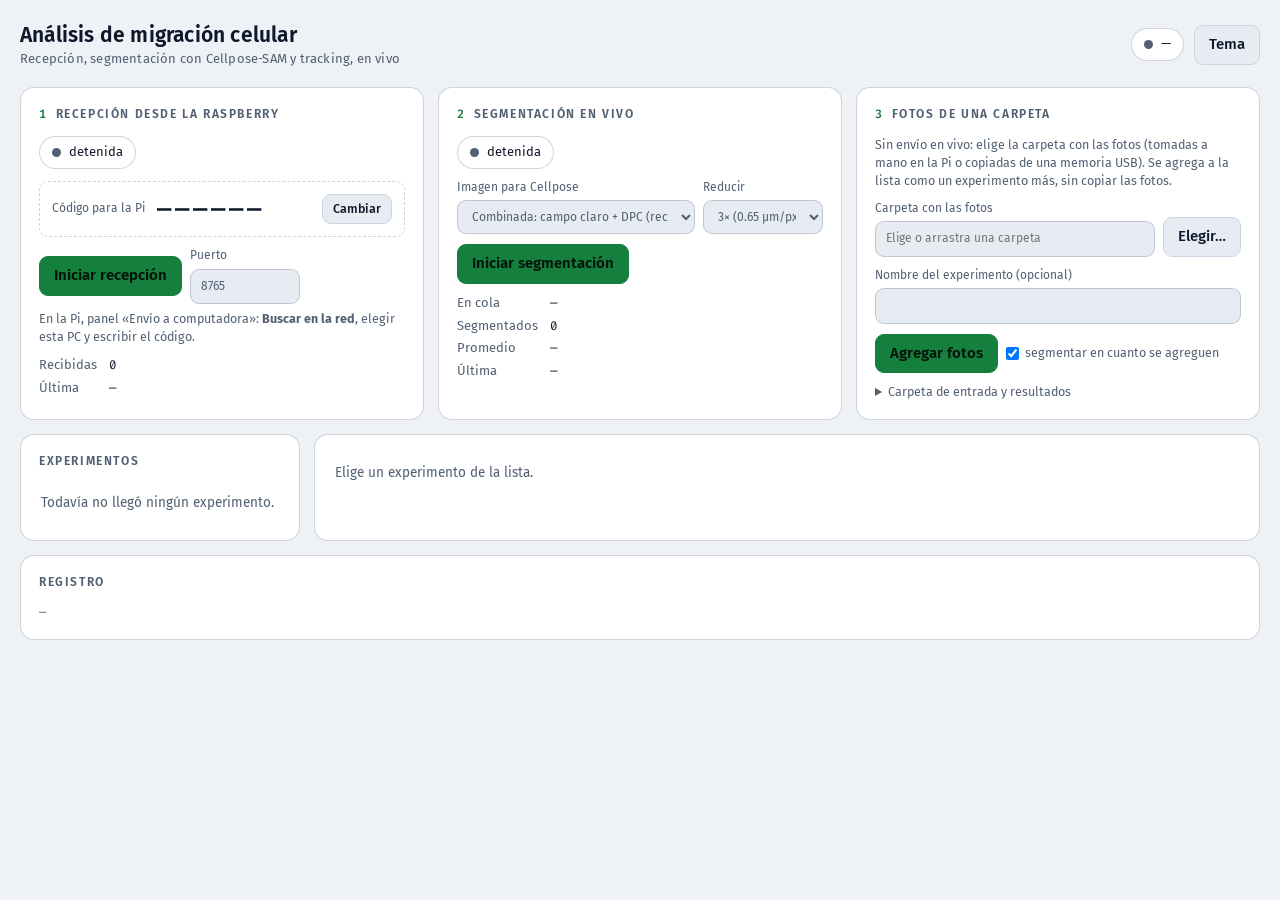
==== commit d7723b4e: "Segmentación combinada+dpc y contornos a mano en la interfaz - Entrada combinada+dpc: Cellpose con l" ====
--- a/scripts/interfaz/index.html
+++ b/scripts/interfaz/index.html
@@ -135,13 +135,14 @@
     <div class="fila">
       <label class="campo">Imagen para Cellpose
         <select id="segEntrada">
+          <option value="combinada" selected>Combinada: campo claro + DPC (recomendada)</option>
+          <option value="combinada+dpc">Combinada + DPC (células sueltas, planas u oscuras; el doble de tiempo)</option>
           <option value="suma">Suma de las 4 fotos (≈ campo claro)</option>
           <option value="dpc">Magnitud del DPC</option>
-          <option value="combinada">Combinada (3 canales)</option>
           <option value="fase">Fase cuantitativa (requiere calibración)</option>
         </select></label>
       <label class="campo" style="max-width:120px">Reducir
-        <select id="segReducir"><option value="1">1× (0.22 µm/px)</option><option value="2" selected>2× (0.43 µm/px)</option><option value="3">3×</option><option value="4">4×</option></select></label>
+        <select id="segReducir"><option value="1">1× (0.22 µm/px)</option><option value="2">2× (0.43 µm/px)</option><option value="3" selected>3× (0.65 µm/px, recomendada)</option><option value="4">4×</option></select></label>
     </div>
     <div class="fila"><button class="prim" id="segBtn">Iniciar segmentación</button></div>
     <dl class="datos"><dt>En cola</dt><dd id="segCola">—</dd><dt>Segmentados</dt><dd id="segN">0</dd>
@@ -176,6 +177,7 @@
       <div class="detalle-cab">
         <h3 id="detNombre">—</h3>
         <div class="pestanas" id="camaras"></div>
+        <a id="anotarLink" href="/anotar" target="_blank" class="ayuda" title="Opcional: marcar a mano las células de unas fotos al azar, para medir y mejorar la segmentación">Contornos a mano ↗</a>
       </div>
       <div class="rejilla">
         <div>
@@ -193,7 +195,17 @@
           <h2 style="margin-top:16px">Células por ciclo</h2>
           <div class="grafica" id="grafica"><svg id="svg" role="img" aria-label="Número de células segmentadas en cada ciclo"></svg><div class="tip" id="tip"></div></div>
           <h2 style="margin-top:14px">Trayectorias y estadística</h2>
-          <div class="fila" style="margin-top:0"><button class="prim" id="analBtn">Analizar trayectorias</button><span class="ayuda" id="analEstado"></span></div>
+          <div class="fila" style="margin-top:0">
+            <label class="campo">Células que entran en la estadística
+              <select id="analGrupo">
+                <option value="0">Todas las células</option>
+                <option value="1">Solo sueltas</option>
+                <option value="3">Sueltas y grupos de hasta 3</option>
+                <option value="5">Sueltas y grupos de hasta 5</option>
+              </select></label>
+          </div>
+          <p class="ayuda" id="analGrupoAyuda" style="margin-top:4px">El tracking se hace con todas; con un límite, solo cuentan los tramos en los que la célula está sola o en un grupo chico (los cúmulos y láminas quedan fuera).</p>
+          <div class="fila"><button class="prim" id="analBtn">Analizar trayectorias</button><span class="ayuda" id="analEstado"></span></div>
           <div class="metricas" id="metricas"></div>
         </div>
       </div>
@@ -289,6 +301,7 @@
 function actualizarDetalle(forzar){
   const x=E.experimentos.find(e=>e.nombre===sel.exp);if(!x)return;
   $('detNombre').textContent=sel.exp+(x.meta&&x.meta.nombre?` — ${x.meta.nombre}`:'');
+  $('anotarLink').href='/anotar?exp='+encodeURIComponent(sel.exp);
   $('camaras').innerHTML=Object.keys(x.camaras).map(c=>`<button data-c="${esc(c)}" class="${c===sel.cam?'act':''}">${esc(c)}</button>`).join('');
   $('camaras').querySelectorAll('button').forEach(b=>b.onclick=()=>elegir(sel.exp,b.dataset.c));
   const c=x.camaras[sel.cam]||{};
@@ -302,7 +315,7 @@
   const img=$('visorImg'),ph=$('visorPh');
   const etq={ultima:'última imagen segmentada',trayectorias:'trayectorias',msd:'MSD del ensamble'}[sel.vista];
   $('visorEtq').textContent=etq;
-  const url=`/api/imagen?exp=${encodeURIComponent(sel.exp)}&cam=${encodeURIComponent(sel.cam)}&tipo=${sel.vista}&t=${Date.now()}`;
+  const url=`/api/imagen?exp=${encodeURIComponent(sel.exp)}&cam=${encodeURIComponent(sel.cam)}&tipo=${sel.vista}&grupo=${grupoSel()}&t=${Date.now()}`;
   const nuevo=new Image();
   nuevo.onload=()=>{img.src=nuevo.src;img.alt=etq;img.classList.remove('oculto');ph.classList.add('oculto');};
   nuevo.onerror=()=>{img.classList.add('oculto');ph.classList.remove('oculto');
@@ -353,8 +366,11 @@
 window.addEventListener('resize',dibujarSerie);
 // ---------- análisis ----------
 let sondeoAnal=null;
+const grupoSel=()=>+$('analGrupo').value||0;
 async function cargarAnalisis(){
-  let a;try{a=await api(`/api/analisis?exp=${encodeURIComponent(sel.exp)}&cam=${encodeURIComponent(sel.cam)}`);}catch(e){return;}
+  const g=grupoSel();
+  let a;try{a=await api(`/api/analisis?exp=${encodeURIComponent(sel.exp)}&cam=${encodeURIComponent(sel.cam)}&grupo=${g}`);}catch(e){return;}
+  if(g!==grupoSel())return;   // se cambió la variante mientras llegaba la respuesta
   const btn=$('analBtn');
   btn.disabled=a.estado==='corriendo';
   $('analEstado').textContent={corriendo:`analizando: ${a.paso||''}…`,listo:'análisis listo',error:'error: '+(a.error||''),'sin analizar':'todavía sin analizar'}[a.estado]||'';
@@ -364,23 +380,33 @@
   if(a.estado==='listo'&&r){
     btn.textContent='Volver a analizar';
     const prw=r.prw||{};
+    // P menor que el intervalo entre fotos no es medible con ese muestreo
+    const pOk=prw.P!=null&&r.intervalo_min!=null&&prw.P>=r.intervalo_min;
     const mets=[[r.trayectorias_analizadas,'trayectorias analizadas',0],[r.rapidez_um_min,'rapidez (µm/min, mediana)',2],
       [r.direccionalidad,'direccionalidad (mediana)',2],[r.alfa_mediana,'α por célula (mediana)',2],
-      [r.ead1_mediana,'EAD₁ corregida (mediana)',3],[prw.P,'persistencia P (min)',1]];
+      [r.ead1_mediana,'EAD₁ corregida (mediana)',3],
+      [pOk?prw.P:null,pOk?'persistencia P (min)':`persistencia: no medible con fotos cada ${fmt(r.intervalo_min,0)} min`,1]];
+    if(r.trayectorias_descartadas_restos!=null)mets.push([r.trayectorias_descartadas_restos,'trayectorias descartadas como basura',0]);
+    if(r.fraccion_detecciones_hasta_3!=null)mets.push([100*r.fraccion_detecciones_hasta_3,'% de detecciones en grupos de hasta 3',1]);
     $('metricas').innerHTML=mets.map(([v,t,d])=>`<div class="met"><b>${fmt(v,d)}</b><span>${t}</span></div>`).join('');
     const cel=a.celulas||[];
     $('tablaCel').innerHTML=cel.length?`<h2 style="margin-top:14px">Células (las 100 trayectorias más largas)</h2><table><thead><tr><th>trayectoria</th><th>duración (min)</th><th>rapidez (µm/min)</th><th>direccionalidad</th><th>α</th><th>EAD₁</th><th>área (µm²)</th></tr></thead><tbody>`+
       cel.map(c=>`<tr><td>${esc(c.track_id)}</td><td>${fmt(+c.duracion_min,0)}</td><td>${fmt(+c.rapidez_um_min)}</td><td>${fmt(+c.direccionalidad)}</td><td>${fmt(+c.alfa)}</td><td>${fmt(+c.ead1_corr,3)}</td><td>${fmt(+c.area_um2,0)}</td></tr>`).join('')+'</tbody></table>':'';
   }else{
-    btn.textContent='Analizar trayectorias';
+    btn.textContent=g?'Analizar estas células':'Analizar trayectorias';
     if(a.estado!=='corriendo'){$('metricas').innerHTML='';$('tablaCel').innerHTML='';}
   }
   if(a.estado==='listo'&&sel.vista!=='ultima')cargarImagen();
 }
 $('analBtn').onclick=async()=>{
-  try{await api('/api/analizar',{exp:sel.exp,cam:sel.cam});}catch(e){alert(e.message);return;}
+  try{await api('/api/analizar',{exp:sel.exp,cam:sel.cam,max_grupo:grupoSel()});}catch(e){alert(e.message);return;}
   cargarAnalisis();
 };
+$('analGrupo').addEventListener('change',()=>{
+  try{localStorage.setItem('analGrupo',$('analGrupo').value);}catch(e){}
+  if(sel.exp){$('metricas').innerHTML='';$('tablaCel').innerHTML='';cargarAnalisis();if(sel.vista!=='ultima')cargarImagen();}
+});
+try{const v=localStorage.getItem('analGrupo');if(v&&[...$('analGrupo').options].some(o=>o.value===v))$('analGrupo').value=v;}catch(e){}
 // ---------- botones de las etapas ----------
 $('recBtn').onclick=async()=>{
   const act=E&&E.receptor.activo;
@@ -431,8 +457,8 @@
 };
 // La página recuerda la última entrada y reducción elegidas (solo en este navegador).
 ['segEntrada','segReducir'].forEach(id=>{
-  try{const v=localStorage.getItem(id);if(v&&[...$(id).options].some(o=>o.value===v))$(id).value=v;}catch(e){}
-  $(id).addEventListener('change',()=>{try{localStorage.setItem(id,$(id).value);}catch(e){}});
+  try{const v=localStorage.getItem(id+'_v2');if(v&&[...$(id).options].some(o=>o.value===v))$(id).value=v;}catch(e){}
+  $(id).addEventListener('change',()=>{try{localStorage.setItem(id+'_v2',$(id).value);}catch(e){}});
 });
 $('carpeta').oninput=()=>{carpetaEditada=true;};
 $('carpetaBtn').onclick=async()=>{
